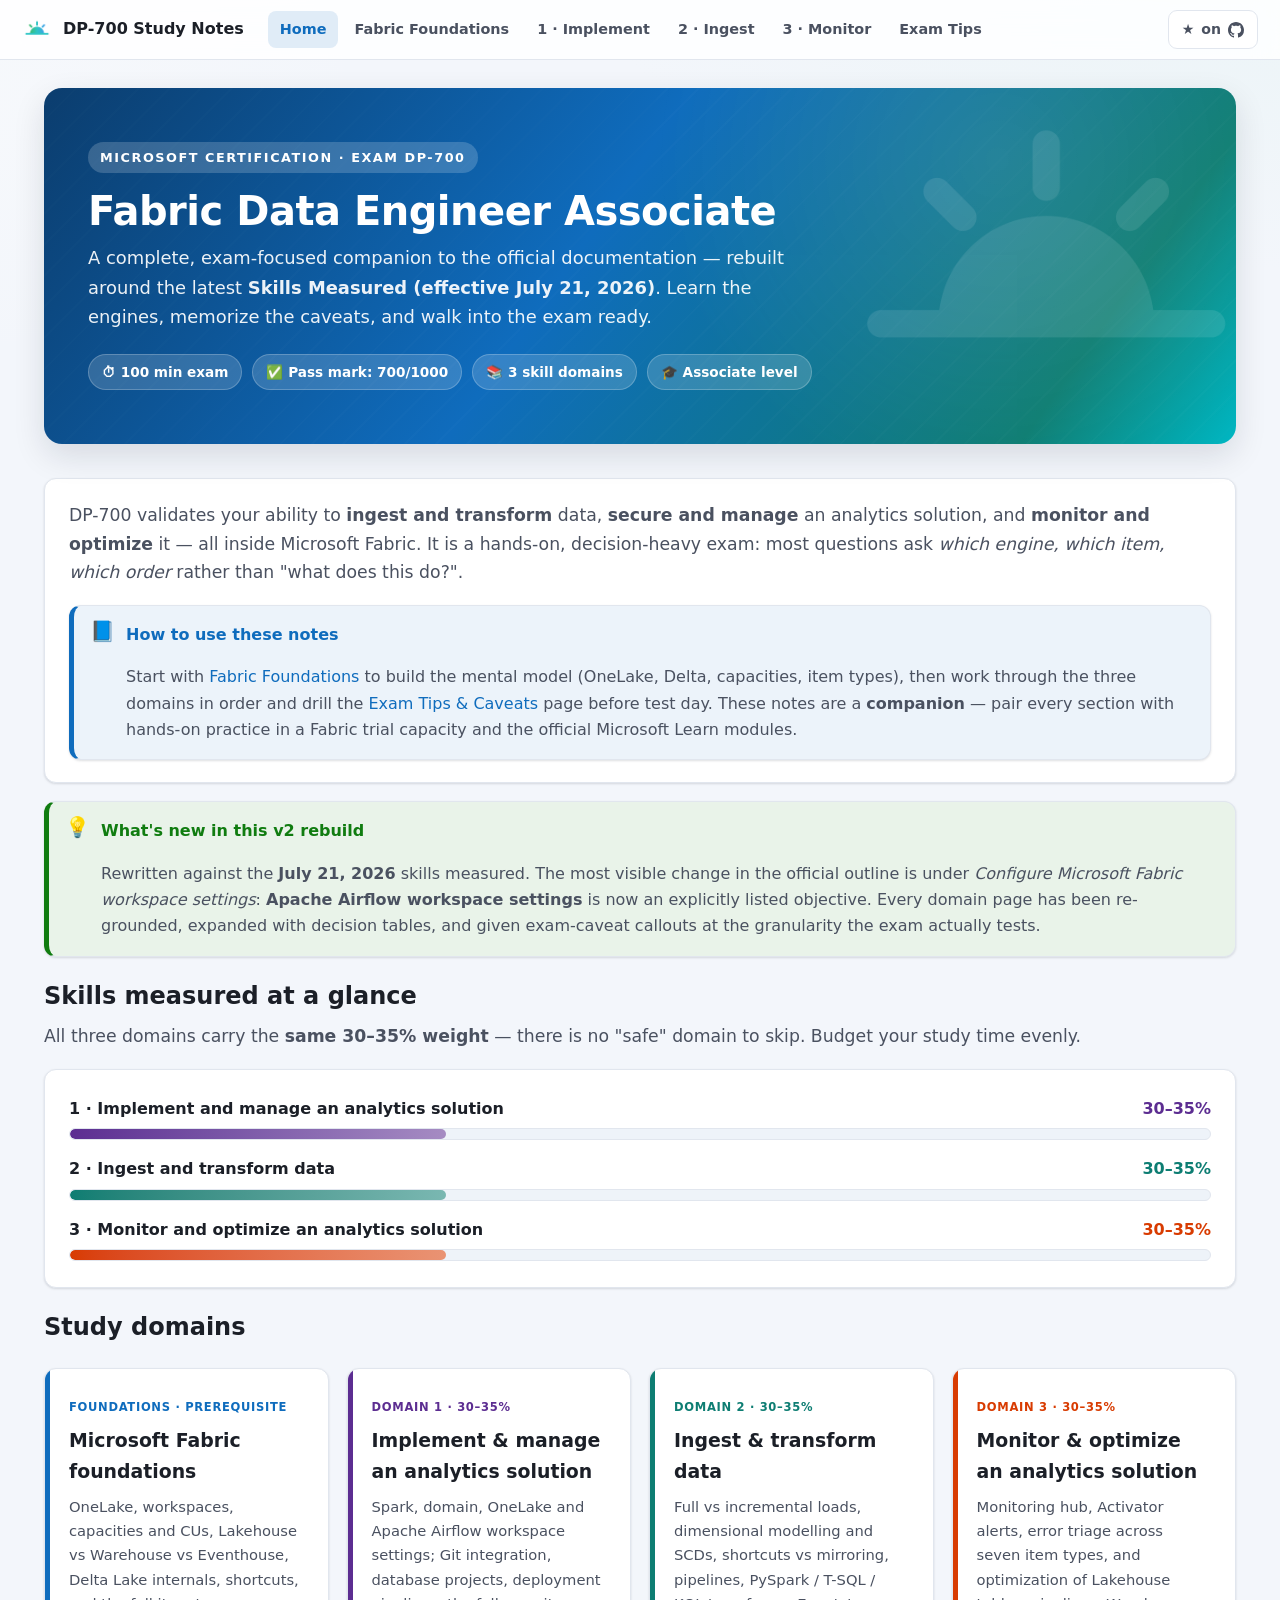
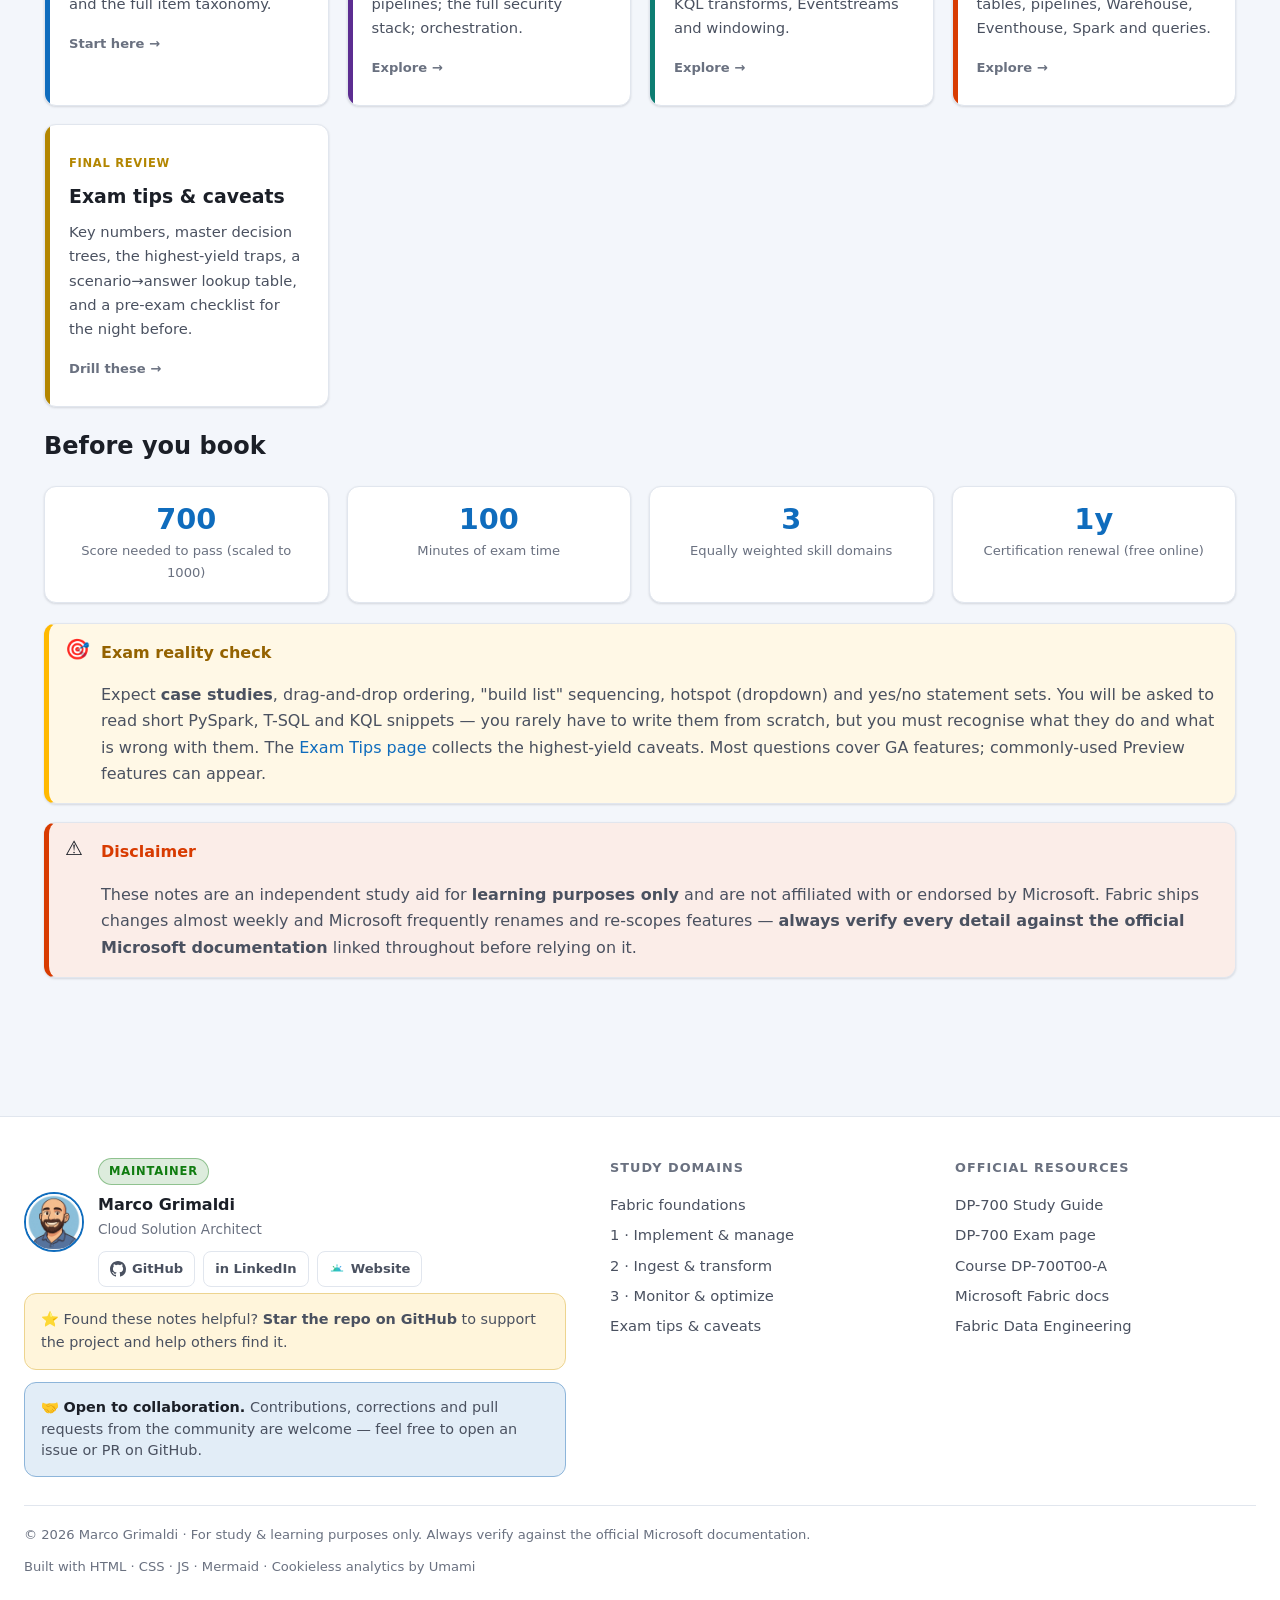
==== index.html @ 57eff5c3 "Initial commit Refactor the DP-700 Study Notes and update aligning with the measured skills as of 21" ====
<!DOCTYPE html>
<html lang="en" data-theme="light">
<head>
  <meta charset="UTF-8">
  <meta name="viewport" content="width=device-width, initial-scale=1.0">
  <title>DP-700 Study Notes v2 · Fabric Data Engineer</title>
  <meta name="description" content="Comprehensive, exam-focused study notes for Microsoft DP-700: Implementing Data Engineering Solutions Using Microsoft Fabric. Aligned to the Skills Measured effective July 21, 2026 — with progress bars, diagrams, tables and exam caveats.">
  <meta name="author" content="Marco Grimaldi">
  <link rel="icon" href="assets/images/site-mark-no-bg.png">
  <link rel="stylesheet" href="assets/css/style.css">
  <link rel="canonical" href="https://marcogrimaldi29.com/dp-700-study-notes-v2/">
  <meta name="robots" content="index, follow">
  <meta name="theme-color" content="#0f6cbd">
  <!-- Open Graph / social -->
  <meta property="og:type" content="website">
  <meta property="og:site_name" content="DP-700 Study Notes v2">
  <meta property="og:title" content="DP-700 Study Notes v2 · Fabric Data Engineer">
  <meta property="og:description" content="Exam-focused DP-700 study notes aligned to the Skills Measured effective July 21, 2026 — diagrams, decision tables and exam caveats.">
  <meta property="og:url" content="https://marcogrimaldi29.com/dp-700-study-notes-v2/">
  <meta property="og:image" content="https://marcogrimaldi29.com/dp-700-study-notes-v2/assets/images/site-mark-no-bg.png">
  <meta name="twitter:card" content="summary_large_image">
  <meta name="twitter:title" content="DP-700 Study Notes v2 · Fabric Data Engineer">
  <meta name="twitter:description" content="Exam-focused DP-700 study notes aligned to the latest Microsoft skills measured.">
  <meta name="twitter:image" content="https://marcogrimaldi29.com/dp-700-study-notes-v2/assets/images/site-mark-no-bg.png">
  <!-- Structured data -->
  <script type="application/ld+json">
  {"@context":"https://schema.org","@graph":[{"@type":"WebSite","@id":"https://marcogrimaldi29.com/dp-700-study-notes-v2/#website","url":"https://marcogrimaldi29.com/dp-700-study-notes-v2/","name":"DP-700 Study Notes v2","description":"Exam-focused study notes for Microsoft DP-700: Implementing Data Engineering Solutions Using Microsoft Fabric.","inLanguage":"en","publisher":{"@id":"https://marcogrimaldi29.com/#person"}},{"@type":"Person","@id":"https://marcogrimaldi29.com/#person","name":"Marco Grimaldi","url":"https://marcogrimaldi29.com/","sameAs":["https://github.com/marcogrimaldi29","https://www.linkedin.com/in/marco-grimaldi29/"]},{"@type":"Course","name":"DP-700: Implementing Data Engineering Solutions Using Microsoft Fabric — Study Notes","description":"Free, exam-focused study notes covering the three DP-700 skill domains: implement and manage an analytics solution, ingest and transform data, and monitor and optimize an analytics solution.","url":"https://marcogrimaldi29.com/dp-700-study-notes-v2/","inLanguage":"en","provider":{"@type":"Person","name":"Marco Grimaldi","url":"https://marcogrimaldi29.com/"},"teaches":["Implement and manage an analytics solution in Microsoft Fabric","Ingest and transform batch and streaming data","Monitor and optimize an analytics solution"],"hasCourseInstance":{"@type":"CourseInstance","courseMode":"online","courseWorkload":"PT40H"}}]}
  </script>
</head>
<body data-page="home">

  <div class="page-wide">

    <section class="hero">
      <span class="eyebrow">Microsoft Certification · Exam DP-700</span>
      <h1>Fabric Data Engineer Associate</h1>
      <p>A complete, exam-focused companion to the official documentation — rebuilt around the latest <strong>Skills Measured (effective July 21, 2026)</strong>. Learn the engines, memorize the caveats, and walk into the exam ready.</p>
      <div class="hero-meta">
        <span>⏱ 100 min exam</span>
        <span>✅ Pass mark: 700/1000</span>
        <span>📚 3 skill domains</span>
        <span>🎓 Associate level</span>
      </div>
    </section>

    <div class="card">
      <p class="lead" style="margin-top:0">DP-700 validates your ability to <strong>ingest and transform</strong> data, <strong>secure and manage</strong> an analytics solution, and <strong>monitor and optimize</strong> it — all inside Microsoft Fabric. It is a hands-on, decision-heavy exam: most questions ask <em>which engine, which item, which order</em> rather than "what does this do?".</p>
      <div class="callout note" style="margin-bottom:0">
        <p class="ct-title">How to use these notes</p>
        <p>Start with <a href="fabric-foundations/">Fabric Foundations</a> to build the mental model (OneLake, Delta, capacities, item types), then work through the three domains in order and drill the <a href="exam-tips/">Exam Tips &amp; Caveats</a> page before test day. These notes are a <strong>companion</strong> — pair every section with hands-on practice in a Fabric trial capacity and the official Microsoft Learn modules.</p>
      </div>
    </div>

    <div class="callout tip">
      <p class="ct-title">What's new in this v2 rebuild</p>
      <p>Rewritten against the <strong>July 21, 2026</strong> skills measured. The most visible change in the official outline is under <em>Configure Microsoft Fabric workspace settings</em>: <strong>Apache Airflow workspace settings</strong> is now an explicitly listed objective. Every domain page has been re-grounded, expanded with decision tables, and given exam-caveat callouts at the granularity the exam actually tests.</p>
    </div>

    <h2 class="content" style="border:0;margin-bottom:6px">Skills measured at a glance</h2>
    <p class="lead" style="margin-top:0">All three domains carry the <strong>same 30–35% weight</strong> — there is no "safe" domain to skip. Budget your study time evenly.</p>

    <div class="card">
      <div class="weight-list">
        <div class="weight-row" style="--accent:var(--d1)">
          <div class="wr-top"><span class="wr-name">1 · Implement and manage an analytics solution</span><span class="wr-pct">30–35%</span></div>
          <div class="progress"><span data-pct="33"></span></div>
        </div>
        <div class="weight-row" style="--accent:var(--d2)">
          <div class="wr-top"><span class="wr-name">2 · Ingest and transform data</span><span class="wr-pct">30–35%</span></div>
          <div class="progress"><span data-pct="33"></span></div>
        </div>
        <div class="weight-row" style="--accent:var(--d3)">
          <div class="wr-top"><span class="wr-name">3 · Monitor and optimize an analytics solution</span><span class="wr-pct">30–35%</span></div>
          <div class="progress"><span data-pct="33"></span></div>
        </div>
      </div>
    </div>

    <h2 class="content" style="border:0;margin-bottom:6px">Study domains</h2>
    <div class="card-grid">
      <a class="nav-card" href="fabric-foundations/" style="--accent:var(--d0)">
        <span class="nc-badge">Foundations · Prerequisite</span>
        <h3>Microsoft Fabric foundations</h3>
        <p>OneLake, workspaces, capacities and CUs, Lakehouse vs Warehouse vs Eventhouse, Delta Lake internals, shortcuts, and the full item taxonomy.</p>
        <span class="nc-foot">Start here →</span>
      </a>
      <a class="nav-card" href="domain-1-implement-manage/" style="--accent:var(--d1)">
        <span class="nc-badge">Domain 1 · 30–35%</span>
        <h3>Implement &amp; manage an analytics solution</h3>
        <p>Spark, domain, OneLake and Apache Airflow workspace settings; Git integration, database projects, deployment pipelines; the full security stack; orchestration.</p>
        <span class="nc-foot">Explore →</span>
      </a>
      <a class="nav-card" href="domain-2-ingest-transform/" style="--accent:var(--d2)">
        <span class="nc-badge">Domain 2 · 30–35%</span>
        <h3>Ingest &amp; transform data</h3>
        <p>Full vs incremental loads, dimensional modelling and SCDs, shortcuts vs mirroring, pipelines, PySpark / T-SQL / KQL transforms, Eventstreams and windowing.</p>
        <span class="nc-foot">Explore →</span>
      </a>
      <a class="nav-card" href="domain-3-monitor-optimize/" style="--accent:var(--d3)">
        <span class="nc-badge">Domain 3 · 30–35%</span>
        <h3>Monitor &amp; optimize an analytics solution</h3>
        <p>Monitoring hub, Activator alerts, error triage across seven item types, and optimization of Lakehouse tables, pipelines, Warehouse, Eventhouse, Spark and queries.</p>
        <span class="nc-foot">Explore →</span>
      </a>
      <a class="nav-card" href="exam-tips/" style="--accent:var(--d4)">
        <span class="nc-badge">Final review</span>
        <h3>Exam tips &amp; caveats</h3>
        <p>Key numbers, master decision trees, the highest-yield traps, a scenario→answer lookup table, and a pre-exam checklist for the night before.</p>
        <span class="nc-foot">Drill these →</span>
      </a>
    </div>

    <h2 class="content" style="border:0;margin-bottom:6px">Before you book</h2>
    <div class="card-grid">
      <div class="stat"><div class="s-num">700</div><div class="s-lbl">Score needed to pass (scaled to 1000)</div></div>
      <div class="stat"><div class="s-num">100</div><div class="s-lbl">Minutes of exam time</div></div>
      <div class="stat"><div class="s-num">3</div><div class="s-lbl">Equally weighted skill domains</div></div>
      <div class="stat"><div class="s-num">1y</div><div class="s-lbl">Certification renewal (free online)</div></div>
    </div>

    <div class="callout exam">
      <p class="ct-title">Exam reality check</p>
      <p>Expect <strong>case studies</strong>, drag-and-drop ordering, "build list" sequencing, hotspot (dropdown) and yes/no statement sets. You will be asked to read short PySpark, T-SQL and KQL snippets — you rarely have to write them from scratch, but you must recognise what they do and what is wrong with them. The <a href="exam-tips/">Exam Tips page</a> collects the highest-yield caveats. Most questions cover GA features; commonly-used Preview features can appear.</p>
    </div>

    <div class="callout warn">
      <p class="ct-title">Disclaimer</p>
      <p>These notes are an independent study aid for <strong>learning purposes only</strong> and are not affiliated with or endorsed by Microsoft. Fabric ships changes almost weekly and Microsoft frequently renames and re-scopes features — <strong>always verify every detail against the official Microsoft documentation</strong> linked throughout before relying on it.</p>
    </div>

  </div>

  <script src="assets/js/main.js"></script>
</body>
</html>
---- assets/css/style.css ----
/* =====================================================================
   DP-700 Study Notes v2 — Microsoft Fabric inspired design system
   Author: Marco Grimaldi (marcogrimaldi29.com)
   ===================================================================== */

:root {
  /* Microsoft / Fabric palette */
  --ms-blue: #0f6cbd;
  --ms-blue-dark: #10508f;
  --ms-blue-darker: #0b3d6e;
  --ms-blue-light: #4a9ae0;
  --fabric-teal: #0d7d72;
  --fabric-cyan: #00b7c3;
  --ms-purple: #5c2d91;
  --ms-teal: #008575;
  --ms-green: #107c10;
  --ms-amber: #ffb900;
  --ms-orange: #d83b01;
  --ms-red: #d13438;

  /* Domain accent colors */
  --d0: #0f6cbd; /* Fabric foundations   */
  --d1: #5c2d91; /* implement & manage   */
  --d2: #0d7d72; /* ingest & transform   */
  --d3: #d83b01; /* monitor & optimize   */
  --d4: #b38600; /* exam tips            */

  /* Light theme surfaces */
  --bg: #f3f6fb;
  --bg-grad-1: #eaf4f6;
  --bg-grad-2: #f7f9fc;
  --surface: #ffffff;
  --surface-2: #f6f9fd;
  --surface-3: #eef3f9;
  --border: #e1e6ee;
  --border-strong: #cdd6e4;
  --text: #1b1f27;
  --text-soft: #4a5160;
  --text-muted: #6a7180;
  --shadow-sm: 0 1px 2px rgba(16, 24, 40, .06), 0 1px 3px rgba(16, 24, 40, .08);
  --shadow-md: 0 4px 12px rgba(16, 24, 40, .08), 0 2px 4px rgba(16, 24, 40, .04);
  --shadow-lg: 0 12px 32px rgba(16, 24, 40, .12);
  --radius: 12px;
  --radius-sm: 8px;
  --maxw: 1240px;
  --header-h: 60px;
  --font: "Segoe UI", system-ui, -apple-system, "Helvetica Neue", Arial, sans-serif;
  --mono: "Cascadia Code", "Consolas", "SF Mono", Menlo, monospace;
}

html[data-theme="dark"] {
  --bg: #0b0f17;
  --bg-grad-1: #0c1620;
  --bg-grad-2: #0a0e16;
  --surface: #141a25;
  --surface-2: #1a2230;
  --surface-3: #212b3b;
  --border: #283142;
  --border-strong: #364254;
  --text: #e8edf5;
  --text-soft: #b4bdcc;
  --text-muted: #8590a3;
  --shadow-sm: 0 1px 2px rgba(0, 0, 0, .4);
  --shadow-md: 0 4px 14px rgba(0, 0, 0, .45);
  --shadow-lg: 0 16px 40px rgba(0, 0, 0, .55);
  --ms-blue: #3d9ae8;
  --ms-blue-light: #6bb4ef;
  --d0: #3d9ae8;
  --d1: #a37bd6;
  --d2: #2aa89b;
  --d3: #ff7a45;
  --d4: #e0a800;
}

* { box-sizing: border-box; }

html { scroll-behavior: smooth; scroll-padding-top: calc(var(--header-h) + 16px); }

body {
  margin: 0;
  font-family: var(--font);
  color: var(--text);
  background:
    radial-gradient(1200px 600px at 100% -10%, var(--bg-grad-1), transparent 60%),
    radial-gradient(900px 500px at -10% 10%, var(--bg-grad-2), transparent 55%),
    var(--bg);
  background-attachment: fixed;
  line-height: 1.65;
  font-size: 16px;
  -webkit-font-smoothing: antialiased;
}

a { color: var(--ms-blue); text-decoration: none; }
a:hover { text-decoration: underline; }

img { max-width: 100%; }

/* ===================== Header / top nav ===================== */
.site-header {
  position: sticky; top: 0; z-index: 100;
  height: var(--header-h);
  display: flex; align-items: center; gap: 18px;
  padding: 0 22px;
  background: color-mix(in srgb, var(--surface) 86%, transparent);
  backdrop-filter: saturate(160%) blur(12px);
  border-bottom: 1px solid var(--border);
}
.brand { display: flex; align-items: center; gap: 11px; font-weight: 700; color: var(--text); white-space: nowrap; }
.brand img { height: 30px; width: auto; }
.brand:hover { text-decoration: none; }

.top-nav { display: flex; gap: 4px; margin-left: 6px; flex-wrap: nowrap; }
.top-nav a {
  color: var(--text-soft); font-weight: 600; font-size: .9rem;
  padding: 7px 12px; border-radius: 8px; white-space: nowrap;
}
.top-nav a:hover { background: var(--surface-3); text-decoration: none; }
.top-nav a.active { color: var(--ms-blue); background: color-mix(in srgb, var(--ms-blue) 12%, transparent); }

.header-tools { margin-left: auto; display: flex; align-items: center; gap: 8px; }
.icon-btn {
  display: inline-flex; align-items: center; justify-content: center;
  width: 38px; height: 38px; border-radius: 9px;
  border: 1px solid var(--border); background: var(--surface);
  color: var(--text-soft); cursor: pointer; font-size: 1.05rem; transition: .15s;
}
.icon-btn:hover { background: var(--surface-3); color: var(--ms-blue); border-color: var(--border-strong); }
.ghub-link { display: inline-flex; align-items: center; gap: 7px; font-weight: 600; font-size: .88rem;
  padding: 7px 13px; border-radius: 9px; border: 1px solid var(--border); background: var(--surface); color: var(--text-soft); }
.ghub-link:hover { background: var(--surface-3); text-decoration: none; color: var(--ms-blue); }
.ghub-link svg { width: 16px; height: 16px; flex: none; }

.nav-toggle { display: none; }

/* ===================== Layout ===================== */
.layout { display: grid; grid-template-columns: 260px minmax(0, 1fr); gap: 34px;
  max-width: var(--maxw); margin: 0 auto; padding: 28px 24px 80px; }
.page-wide { max-width: var(--maxw); margin: 0 auto; padding: 28px 24px 80px; }

/* Sidebar TOC */
.toc {
  position: sticky; top: calc(var(--header-h) + 24px);
  align-self: start; max-height: calc(100vh - var(--header-h) - 48px);
  overflow-y: auto; padding-right: 6px;
}
.toc h4 { font-size: .72rem; text-transform: uppercase; letter-spacing: .09em; color: var(--text-muted);
  margin: 0 0 10px; padding-left: 12px; }
.toc ul { list-style: none; margin: 0; padding: 0; border-left: 2px solid var(--border); }
.toc li a { display: block; padding: 6px 12px; font-size: .87rem; color: var(--text-soft);
  border-left: 2px solid transparent; margin-left: -2px; border-radius: 0 6px 6px 0; }
.toc li a:hover { background: var(--surface-3); text-decoration: none; }
.toc li a.toc-h3 { padding-left: 24px; font-size: .82rem; color: var(--text-muted); }
.toc li a.active { color: var(--ms-blue); border-left-color: var(--ms-blue); font-weight: 600;
  background: color-mix(in srgb, var(--ms-blue) 8%, transparent); }

.content { min-width: 0; }

/* ===================== Hero ===================== */
.hero {
  position: relative; overflow: hidden;
  border-radius: 18px; padding: 54px 44px;
  background: linear-gradient(125deg, var(--ms-blue-darker), var(--ms-blue) 45%, var(--fabric-teal) 85%, var(--fabric-cyan));
  color: #fff; box-shadow: var(--shadow-lg); margin-bottom: 34px;
}
.hero::after {
  content: ""; position: absolute; inset: 0; z-index: 0; opacity: .25; pointer-events: none;
  background-image:
    radial-gradient(circle at 80% 20%, rgba(255,255,255,.4), transparent 35%),
    repeating-linear-gradient(135deg, rgba(255,255,255,.06) 0 2px, transparent 2px 22px);
}
/* Brand mark watermark — faint white silhouette of the site logo */
.hero::before {
  content: ""; position: absolute; z-index: 0; pointer-events: none;
  top: 50%; right: -40px; transform: translateY(-50%);
  width: min(48%, 460px); aspect-ratio: 1 / 1;
  background: url("../images/site-mark-no-bg.png") center / contain no-repeat;
  filter: brightness(0) invert(1);
  opacity: .1;
}
/* Keep hero text/content above both decorative layers */
.hero > * { position: relative; z-index: 1; }
.hero h1 { margin: 0 0 10px; font-size: 2.5rem; line-height: 1.1; font-weight: 700; letter-spacing: -.5px; }
.hero p { margin: 0; font-size: 1.12rem; max-width: 720px; color: rgba(255,255,255,.92); }
.hero .eyebrow { display: inline-flex; align-items: center; gap: 8px; font-size: .8rem; font-weight: 700;
  text-transform: uppercase; letter-spacing: .12em; background: rgba(255,255,255,.18);
  padding: 5px 12px; border-radius: 999px; margin-bottom: 16px; }
.hero .hero-meta { display: flex; flex-wrap: wrap; gap: 10px; margin-top: 22px; }
.hero .hero-meta span { background: rgba(255,255,255,.16); border: 1px solid rgba(255,255,255,.22);
  padding: 6px 13px; border-radius: 999px; font-size: .85rem; font-weight: 600; }

/* page header (domain pages) */
.page-head { border-left: 5px solid var(--accent, var(--ms-blue)); padding: 4px 0 4px 18px; margin-bottom: 8px; }
.page-head .kicker { font-size: .78rem; font-weight: 700; letter-spacing: .1em; text-transform: uppercase;
  color: var(--accent, var(--ms-blue)); }
.page-head h1 { margin: 4px 0 6px; font-size: 2rem; line-height: 1.15; }
.page-head p { margin: 0; color: var(--text-soft); max-width: 760px; }

/* ===================== Headings & content ===================== */
.content h2 { font-size: 1.5rem; margin: 44px 0 14px; padding-bottom: 8px; border-bottom: 2px solid var(--border);
  scroll-margin-top: 80px; }
.content h2 .num { color: var(--accent, var(--ms-blue)); font-weight: 800; margin-right: 8px; }
.content h3 { font-size: 1.18rem; margin: 30px 0 10px; scroll-margin-top: 80px; color: var(--text); }
.content h4 { font-size: 1.02rem; margin: 22px 0 8px; color: var(--text-soft); }
.content p, .content li { color: var(--text-soft); }
.content strong { color: var(--text); }
.content ul, .content ol { padding-left: 22px; }
.content li { margin: 5px 0; }
.content code { font-family: var(--mono); font-size: .88em; background: var(--surface-3);
  padding: 2px 6px; border-radius: 5px; color: var(--ms-purple); }
html[data-theme="dark"] .content code { color: #d6a8ff; }

/* ===================== Cards ===================== */
.card { background: var(--surface); border: 1px solid var(--border); border-radius: var(--radius);
  padding: 22px 24px; box-shadow: var(--shadow-sm); margin: 18px 0; }
.card-grid { display: grid; grid-template-columns: repeat(auto-fit, minmax(250px, 1fr)); gap: 18px; margin: 20px 0; }
/* Below the width where the cards fit in one row, switch to an even 2-up grid,
   then a single column on narrow screens. */
@media (max-width: 1140px) { .card-grid { grid-template-columns: repeat(2, 1fr); } }
@media (max-width: 560px)  { .card-grid { grid-template-columns: 1fr; } }

.nav-card { display: block; position: relative; overflow: hidden; background: var(--surface);
  border: 1px solid var(--border); border-radius: var(--radius); padding: 24px; box-shadow: var(--shadow-sm);
  transition: .18s; color: var(--text); }
.nav-card::before { content: ""; position: absolute; left: 0; top: 0; bottom: 0; width: 5px; background: var(--accent, var(--ms-blue)); }
.nav-card:hover { transform: translateY(-3px); box-shadow: var(--shadow-lg); text-decoration: none; border-color: var(--border-strong); }
.nav-card .nc-badge { display: inline-block; font-size: .72rem; font-weight: 700; letter-spacing: .06em;
  text-transform: uppercase; color: var(--accent, var(--ms-blue)); margin-bottom: 8px; }
.nav-card h3 { margin: 0 0 8px; font-size: 1.18rem; }
.nav-card p { margin: 0 0 14px; color: var(--text-soft); font-size: .92rem; }
.nav-card .nc-foot { font-size: .82rem; color: var(--text-muted); font-weight: 600; }

/* ===================== Progress bars ===================== */
.weight-list { display: flex; flex-direction: column; gap: 16px; margin: 4px 0; }
.weight-row .wr-top { display: flex; justify-content: space-between; align-items: baseline; margin-bottom: 6px; }
.weight-row .wr-name { font-weight: 600; color: var(--text); }
.weight-row .wr-pct { font-weight: 700; color: var(--accent, var(--ms-blue)); font-variant-numeric: tabular-nums; }
.progress { height: 12px; background: var(--surface-3); border-radius: 999px; overflow: hidden; border: 1px solid var(--border); }
.progress > span { display: block; height: 100%; width: 0; border-radius: 999px;
  background: linear-gradient(90deg, var(--accent, var(--ms-blue)), color-mix(in srgb, var(--accent, var(--ms-blue)) 55%, #fff));
  transition: width 1.1s cubic-bezier(.2,.7,.2,1); }

/* ===================== Callouts ===================== */
.callout { position: relative; border-radius: var(--radius); padding: 16px 18px 16px 52px; margin: 18px 0;
  border: 1px solid var(--border); background: var(--surface-2); box-shadow: var(--shadow-sm); }
.callout::before { position: absolute; left: 16px; top: 15px; font-size: 1.25rem; line-height: 1; }
.callout .ct-title { font-weight: 700; margin: 0 0 4px; }
.callout p:last-child { margin-bottom: 0; }
.callout p { color: var(--text-soft); }

.callout.exam { border-left: 5px solid var(--ms-amber); background: color-mix(in srgb, var(--ms-amber) 10%, var(--surface)); }
.callout.exam::before { content: "🎯"; }
.callout.exam .ct-title { color: #946200; }
html[data-theme="dark"] .callout.exam .ct-title { color: var(--ms-amber); }

.callout.tip { border-left: 5px solid var(--ms-green); background: color-mix(in srgb, var(--ms-green) 9%, var(--surface)); }
.callout.tip::before { content: "💡"; }
.callout.tip .ct-title { color: var(--ms-green); }

.callout.warn { border-left: 5px solid var(--ms-orange); background: color-mix(in srgb, var(--ms-orange) 9%, var(--surface)); }
.callout.warn::before { content: "⚠️"; }
.callout.warn .ct-title { color: var(--ms-orange); }

.callout.note { border-left: 5px solid var(--ms-blue); background: color-mix(in srgb, var(--ms-blue) 8%, var(--surface)); }
.callout.note::before { content: "📘"; }
.callout.note .ct-title { color: var(--ms-blue); }

.callout.code-note { border-left: 5px solid var(--ms-purple); background: color-mix(in srgb, var(--ms-purple) 8%, var(--surface)); }
.callout.code-note::before { content: "⌨️"; }
.callout.code-note .ct-title { color: var(--ms-purple); }
html[data-theme="dark"] .callout.code-note .ct-title { color: #c79bf0; }

/* ===================== Tables ===================== */
.table-wrap { overflow-x: auto; margin: 18px 0; border-radius: var(--radius); border: 1px solid var(--border); box-shadow: var(--shadow-sm); }
table.tbl { width: 100%; border-collapse: collapse; font-size: .92rem; background: var(--surface); min-width: 520px; }
table.tbl thead th { background: linear-gradient(180deg, var(--ms-blue), var(--ms-blue-dark)); color: #fff;
  text-align: left; padding: 11px 14px; font-weight: 600; position: sticky; top: 0; }
table.tbl.t-purple thead th { background: linear-gradient(180deg, #5c2d91, #45216e); }
table.tbl.t-red thead th { background: linear-gradient(180deg, #d83b01, #a32d01); }
table.tbl.t-teal thead th { background: linear-gradient(180deg, #0d7d72, #095c54); }
table.tbl.t-slate thead th { background: linear-gradient(180deg, #4a5568, #2d3748); }
table.tbl td, table.tbl th { padding: 10px 14px; border-bottom: 1px solid var(--border); vertical-align: top; color: var(--text-soft); }
table.tbl tbody tr:nth-child(even) { background: var(--surface-2); }
table.tbl tbody tr:hover { background: var(--surface-3); }
table.tbl td strong { color: var(--text); }
table.tbl td:first-child { color: var(--text); font-weight: 600; }

/* pills / badges */
.pill { display: inline-block; padding: 2px 9px; border-radius: 999px; font-size: .76rem; font-weight: 700;
  line-height: 1.5; white-space: nowrap; }
.pill.p-blue { background: color-mix(in srgb, var(--ms-blue) 16%, transparent); color: var(--ms-blue); }
.pill.p-green { background: color-mix(in srgb, var(--ms-green) 16%, transparent); color: var(--ms-green); }
.pill.p-amber { background: color-mix(in srgb, var(--ms-amber) 22%, transparent); color: #8a6100; }
.pill.p-red { background: color-mix(in srgb, var(--ms-red) 16%, transparent); color: var(--ms-red); }
.pill.p-purple { background: color-mix(in srgb, var(--ms-purple) 16%, transparent); color: var(--ms-purple); }
.pill.p-teal { background: color-mix(in srgb, var(--fabric-teal) 16%, transparent); color: var(--fabric-teal); }
.pill.p-gray { background: var(--surface-3); color: var(--text-muted); }
html[data-theme="dark"] .pill.p-amber { color: var(--ms-amber); }
html[data-theme="dark"] .pill.p-purple { color: #c79bf0; }
html[data-theme="dark"] .pill.p-teal { color: #2aa89b; }

/* ===================== Mermaid ===================== */
.mermaid-wrap { background: var(--surface); border: 1px solid var(--border); border-radius: var(--radius);
  padding: 18px; margin: 20px 0; box-shadow: var(--shadow-sm); overflow-x: auto; text-align: center; }
.mermaid-wrap .mm-cap { font-size: .82rem; color: var(--text-muted); margin-top: 8px; font-style: italic; }
.mermaid { display: flex; justify-content: center; }

/* code blocks */
pre.code { background: #1b2030; color: #e6edf3; border-radius: var(--radius-sm); padding: 14px 16px;
  overflow-x: auto; font-family: var(--mono); font-size: .85rem; line-height: 1.55; border: 1px solid #2a3142; margin: 16px 0; }
pre.code code { background: none; color: inherit; padding: 0; }
pre.code .cm { color: #7d8aa3; }
pre.code .kw { color: #79c0ff; }
pre.code .st { color: #a5d6a7; }
pre.code .fn { color: #ffab70; }
/* language chip on code blocks */
.code-block { position: relative; margin: 16px 0; }
.code-block > pre.code { margin: 0; }
.code-block .lang { position: absolute; top: 8px; right: 10px; font-size: .68rem; font-weight: 700;
  letter-spacing: .08em; text-transform: uppercase; color: #8b97ad; background: rgba(255,255,255,.06);
  border: 1px solid #2a3142; padding: 2px 8px; border-radius: 999px; }

/* key-term definition list */
dl.terms { margin: 16px 0; }
dl.terms dt { font-weight: 700; color: var(--text); margin-top: 12px; }
dl.terms dd { margin: 2px 0 0; color: var(--text-soft); }

/* steps */
ol.steps { counter-reset: step; list-style: none; padding-left: 0; }
ol.steps > li { position: relative; padding-left: 44px; margin: 14px 0; }
ol.steps > li::before { counter-increment: step; content: counter(step); position: absolute; left: 0; top: -2px;
  width: 30px; height: 30px; border-radius: 50%; background: var(--accent, var(--ms-blue)); color: #fff;
  display: grid; place-items: center; font-weight: 700; font-size: .9rem; }

/* ===================== Footer ===================== */
.site-footer { border-top: 1px solid var(--border); background: var(--surface);
  padding: 40px 24px 30px; margin-top: 40px; }
.footer-inner { max-width: var(--maxw); margin: 0 auto; display: flex; flex-wrap: wrap; gap: 30px 44px; }
.footer-col { flex: 1 1 200px; min-width: 0; }
.footer-col-author { flex: 2.2 1 320px; }
.footer-inner h5 { font-size: .8rem; text-transform: uppercase; letter-spacing: .08em; color: var(--text-muted); margin: 0 0 12px; }
.maintainer-badge { display: inline-flex; align-items: center; gap: 6px; font-size: .72rem; font-weight: 700;
  text-transform: uppercase; letter-spacing: .07em; color: var(--ms-green);
  background: color-mix(in srgb, var(--ms-green) 14%, transparent);
  border: 1px solid color-mix(in srgb, var(--ms-green) 38%, transparent);
  padding: 3px 10px; border-radius: 999px; margin-bottom: 7px; }
.contrib-note { background: color-mix(in srgb, var(--ms-blue) 12%, var(--surface));
  border: 1px solid color-mix(in srgb, var(--ms-blue) 40%, var(--border)); border-radius: var(--radius);
  padding: 14px 16px; margin-top: 12px; font-size: .9rem; color: var(--text-soft); line-height: 1.5; }
.contrib-note strong { color: var(--text); }
.footer-inner a { color: var(--text-soft); display: block; padding: 3px 0; font-size: .92rem; }
.footer-inner a:hover { color: var(--ms-blue); }
.author-card { display: flex; gap: 14px; align-items: center; }
.author-card > img { width: 60px; height: 60px; border-radius: 50%; border: 2px solid var(--ms-blue); object-fit: cover; }
.author-card .ac-name { font-weight: 700; color: var(--text); }
.author-card .ac-role { font-size: .85rem; color: var(--text-muted); }
.author-links { display: flex; gap: 8px; margin-top: 10px; }
.author-links a { display: inline-flex; align-items: center; gap: 6px; font-size: .82rem; font-weight: 600;
  padding: 6px 11px; border-radius: 8px; border: 1px solid var(--border); }
.author-links a:hover { background: var(--surface-3); }
.author-links a svg { width: 16px; height: 16px; flex: none; }
.author-links a img { width: 16px; height: 16px; flex: none; }
.star-cta { background: color-mix(in srgb, var(--ms-amber) 14%, var(--surface)); border: 1px solid color-mix(in srgb, var(--ms-amber) 40%, var(--border));
  border-radius: var(--radius); padding: 14px 16px; margin-top: 6px; font-size: .9rem; color: var(--text-soft); }
.footer-bottom { max-width: var(--maxw); margin: 28px auto 0; padding-top: 18px; border-top: 1px solid var(--border);
  font-size: .82rem; color: var(--text-muted); display: flex; justify-content: space-between; flex-wrap: wrap; gap: 10px; }

/* prev / next */
.pager { display: flex; justify-content: space-between; gap: 14px; margin-top: 46px; flex-wrap: wrap; }
.pager a { flex: 1 1 240px; border: 1px solid var(--border); border-radius: var(--radius); padding: 14px 18px;
  background: var(--surface); box-shadow: var(--shadow-sm); transition: .15s; }
.pager a:hover { border-color: var(--ms-blue); text-decoration: none; box-shadow: var(--shadow-md); }
.pager .pg-dir { font-size: .76rem; text-transform: uppercase; letter-spacing: .08em; color: var(--text-muted); }
.pager .pg-title { font-weight: 600; color: var(--text); }
.pager a.next { text-align: right; }

/* misc */
.lead { font-size: 1.08rem; color: var(--text-soft); }
.divider { height: 1px; background: var(--border); margin: 30px 0; border: 0; }
.float-btn { position: fixed; right: 22px; z-index: 60; opacity: 0; pointer-events: none; transition: .25s; text-decoration: none; }
.float-btn.show { opacity: 1; pointer-events: auto; }
.back-top { bottom: 22px; }
.float-theme { bottom: 70px; }
.float-home { bottom: 118px; }
.float-home:hover { text-decoration: none; }

.stat-grid { display: flex; flex-wrap: wrap; gap: 16px; margin: 20px 0; }
.stat { flex: 1 1 200px; background: var(--surface); border: 1px solid var(--border); border-radius: var(--radius); padding: 18px; text-align: center; box-shadow: var(--shadow-sm); }
.stat .s-num { font-size: 1.8rem; font-weight: 800; color: var(--accent, var(--ms-blue)); line-height: 1; }
.stat .s-lbl { font-size: .82rem; color: var(--text-muted); margin-top: 6px; }

/* ===================== Responsive ===================== */
@media (max-width: 980px) {
  .layout { grid-template-columns: 1fr; }
  .toc { display: none; }
  /* Author spans the full row; the two link columns pair up side-by-side below */
  .footer-col-author { flex-basis: 100%; }
  /* Collapse the nav into a dropdown before the tabs would wrap to two lines */
  .top-nav { position: fixed; top: var(--header-h); left: 0; right: 0; flex-direction: column;
    background: var(--surface); border-bottom: 1px solid var(--border); padding: 8px 14px;
    transform: translateY(-140%); transition: .25s; box-shadow: var(--shadow-md); }
  .top-nav.open { transform: translateY(0); }
  .nav-toggle { display: inline-flex; }
}
@media (max-width: 760px) {
  .hero { padding: 36px 24px; }
  .hero h1 { font-size: 1.9rem; }
  .brand .brand-full { display: none; }
  .ghub-link span { display: none; }
}

@media print {
  .site-header, .toc, .site-footer, .float-btn, .pager { display: none; }
  .layout { grid-template-columns: 1fr; }
  body { background: #fff; }
}
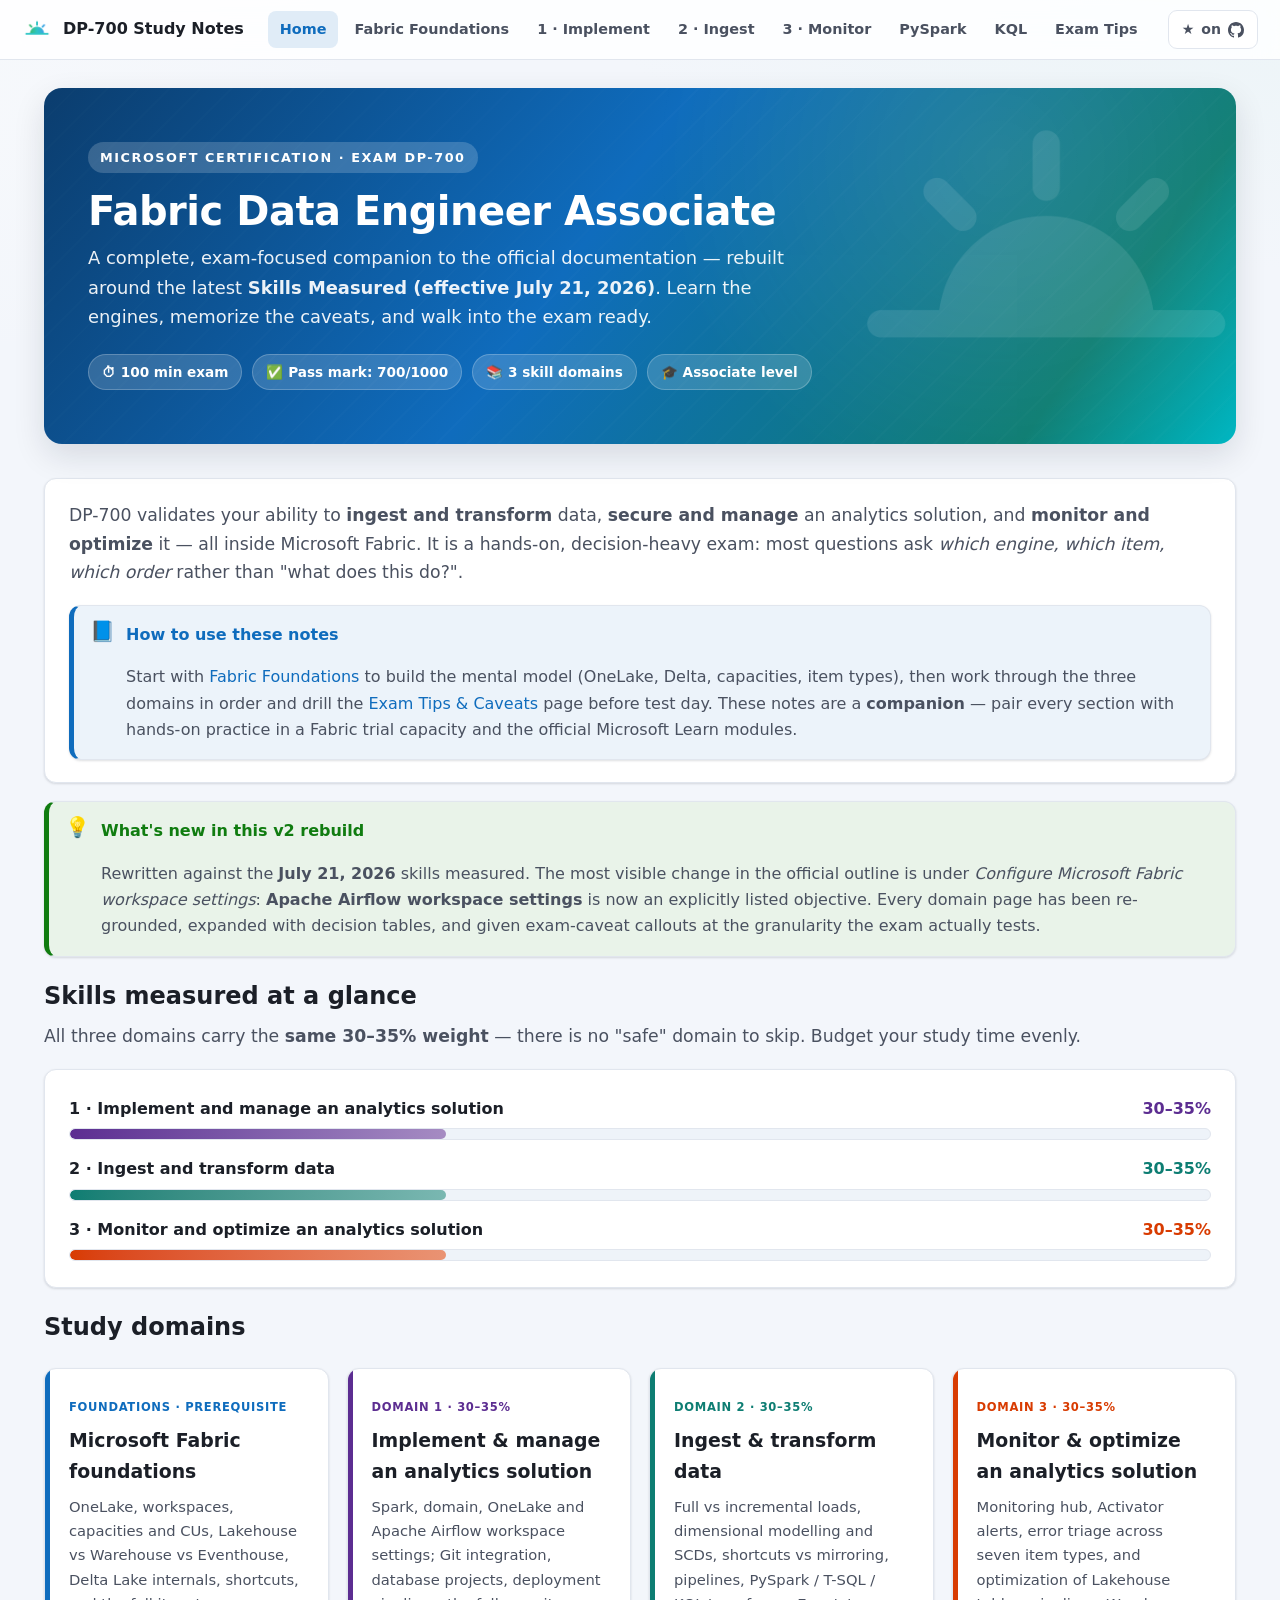
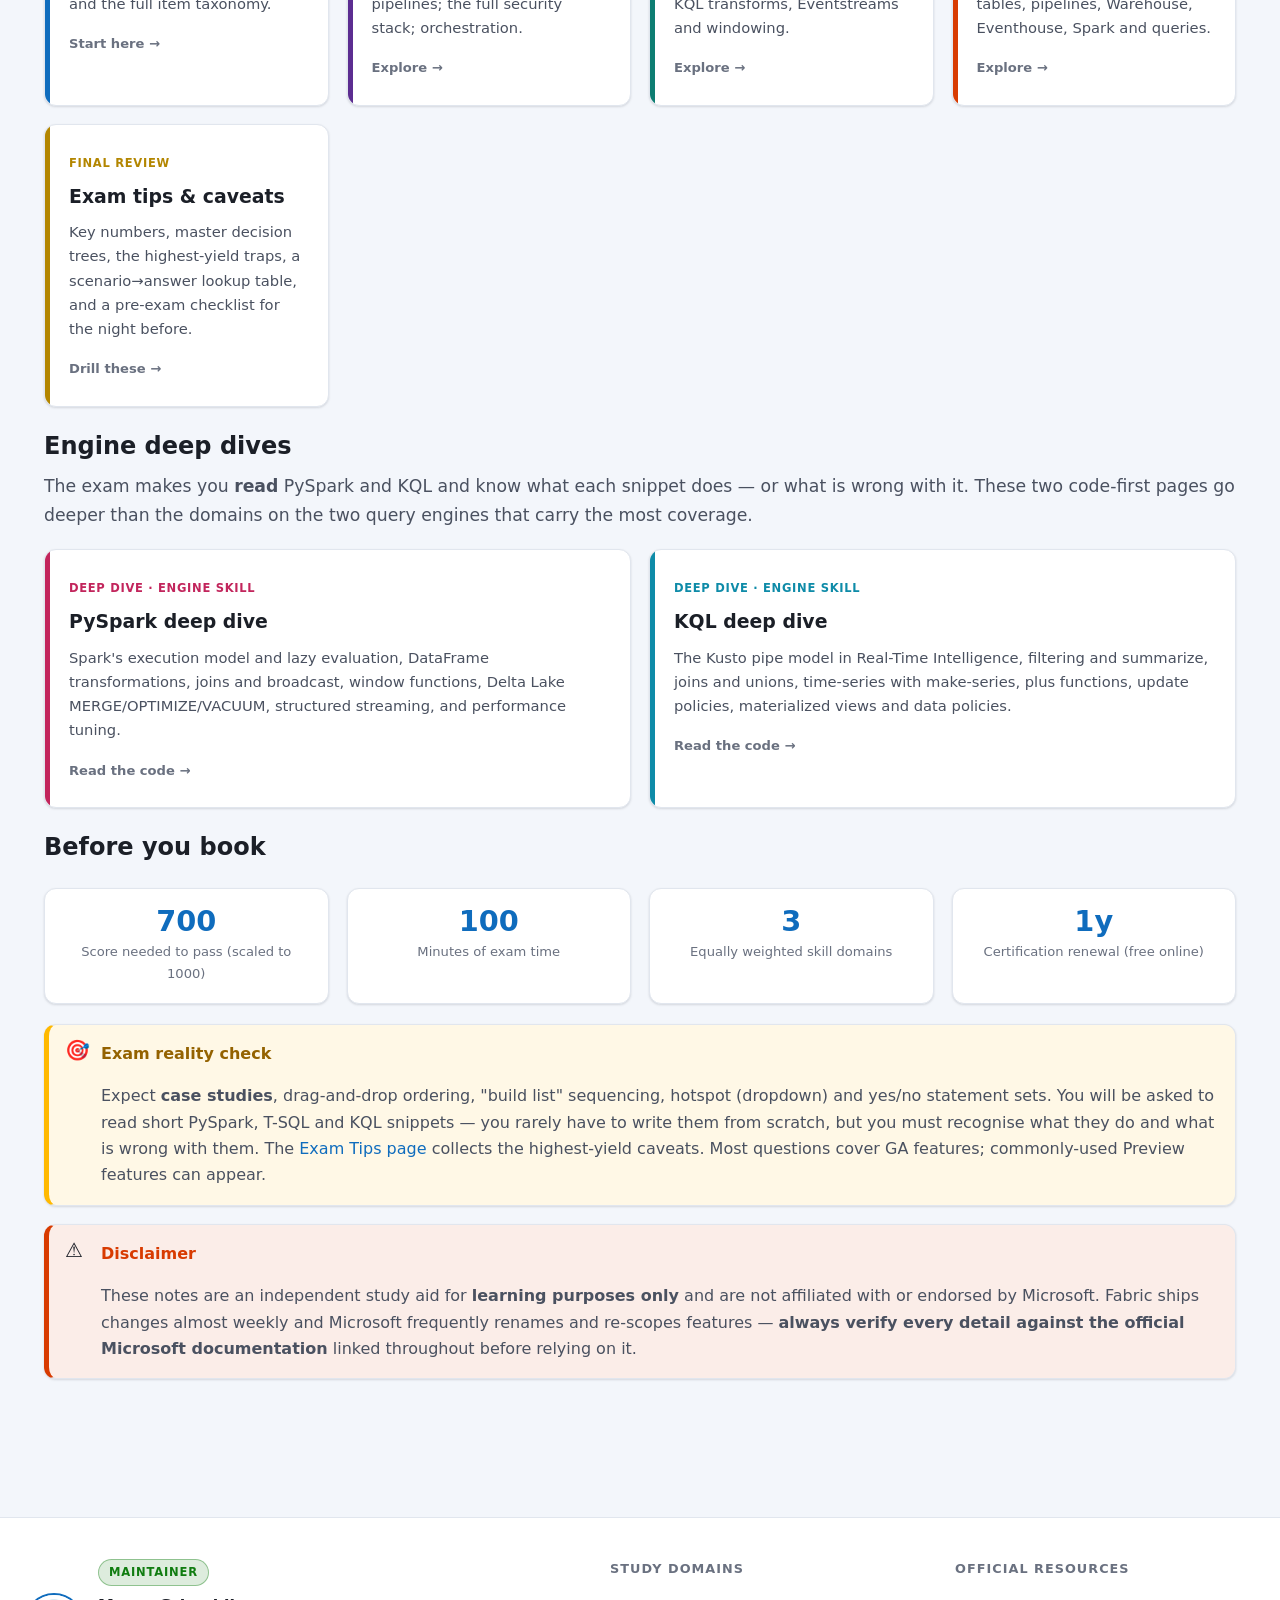
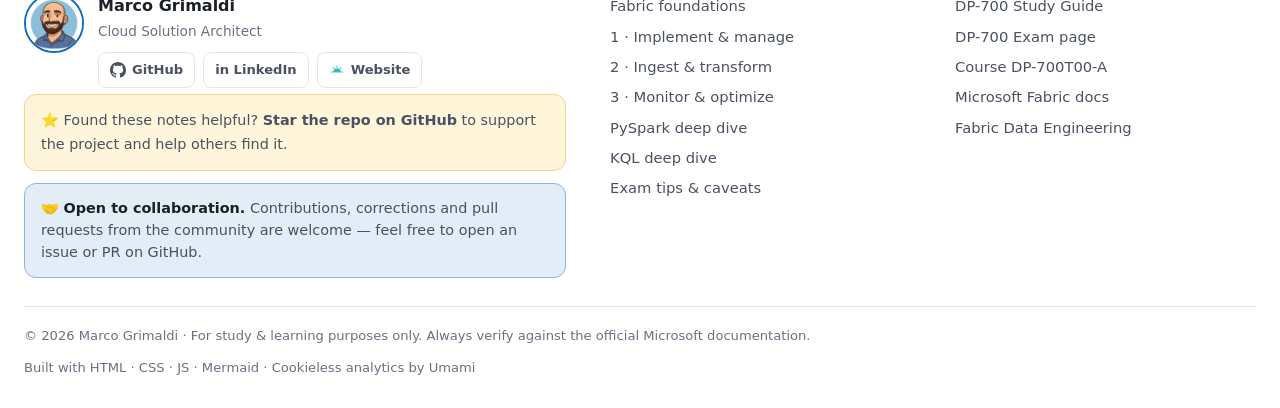
==== commit 3582d951: "Add PySpark and KQL deep-dive pages Add two new engine deep-dive pages (pyspark-deep-dive and kql-de" ====
--- a/index.html
+++ b/index.html
@@ -110,6 +110,23 @@
       </a>
     </div>
 
+    <h2 class="content" style="border:0;margin-bottom:6px">Engine deep dives</h2>
+    <p class="lead" style="margin-top:0">The exam makes you <strong>read</strong> PySpark and KQL and know what each snippet does — or what is wrong with it. These two code-first pages go deeper than the domains on the two query engines that carry the most coverage.</p>
+    <div class="card-grid">
+      <a class="nav-card" href="pyspark-deep-dive/" style="--accent:var(--d6)">
+        <span class="nc-badge">Deep dive · Engine skill</span>
+        <h3>PySpark deep dive</h3>
+        <p>Spark's execution model and lazy evaluation, DataFrame transformations, joins and broadcast, window functions, Delta Lake MERGE/OPTIMIZE/VACUUM, structured streaming, and performance tuning.</p>
+        <span class="nc-foot">Read the code →</span>
+      </a>
+      <a class="nav-card" href="kql-deep-dive/" style="--accent:var(--d5)">
+        <span class="nc-badge">Deep dive · Engine skill</span>
+        <h3>KQL deep dive</h3>
+        <p>The Kusto pipe model in Real-Time Intelligence, filtering and summarize, joins and unions, time-series with make-series, plus functions, update policies, materialized views and data policies.</p>
+        <span class="nc-foot">Read the code →</span>
+      </a>
+    </div>
+
     <h2 class="content" style="border:0;margin-bottom:6px">Before you book</h2>
     <div class="card-grid">
       <div class="stat"><div class="s-num">700</div><div class="s-lbl">Score needed to pass (scaled to 1000)</div></div>
--- a/assets/css/style.css
+++ b/assets/css/style.css
@@ -24,6 +24,8 @@
   --d2: #0d7d72; /* ingest & transform   */
   --d3: #d83b01; /* monitor & optimize   */
   --d4: #b38600; /* exam tips            */
+  --d5: #0e8ba8; /* KQL deep dive        */
+  --d6: #c2255c; /* PySpark deep dive    */
 
   /* Light theme surfaces */
   --bg: #f3f6fb;
@@ -70,6 +72,8 @@
   --d2: #2aa89b;
   --d3: #ff7a45;
   --d4: #e0a800;
+  --d5: #22b8cf;
+  --d6: #e64980;
 }
 
 * { box-sizing: border-box; }
@@ -404,8 +408,11 @@
 @media (max-width: 760px) {
   .hero { padding: 36px 24px; }
   .hero h1 { font-size: 1.9rem; }
-  .brand .brand-full { display: none; }
   .ghub-link span { display: none; }
+  .code-block .lang { position: static; display: block; border-radius: var(--radius-sm) var(--radius-sm) 0 0;
+    background: #151926; border: 1px solid #2a3142; border-bottom: none; padding: 6px 12px;
+    margin: 0; text-align: right; }
+  .code-block > pre.code { border-top-left-radius: 0; border-top-right-radius: 0; }
 }
 
 @media print {
